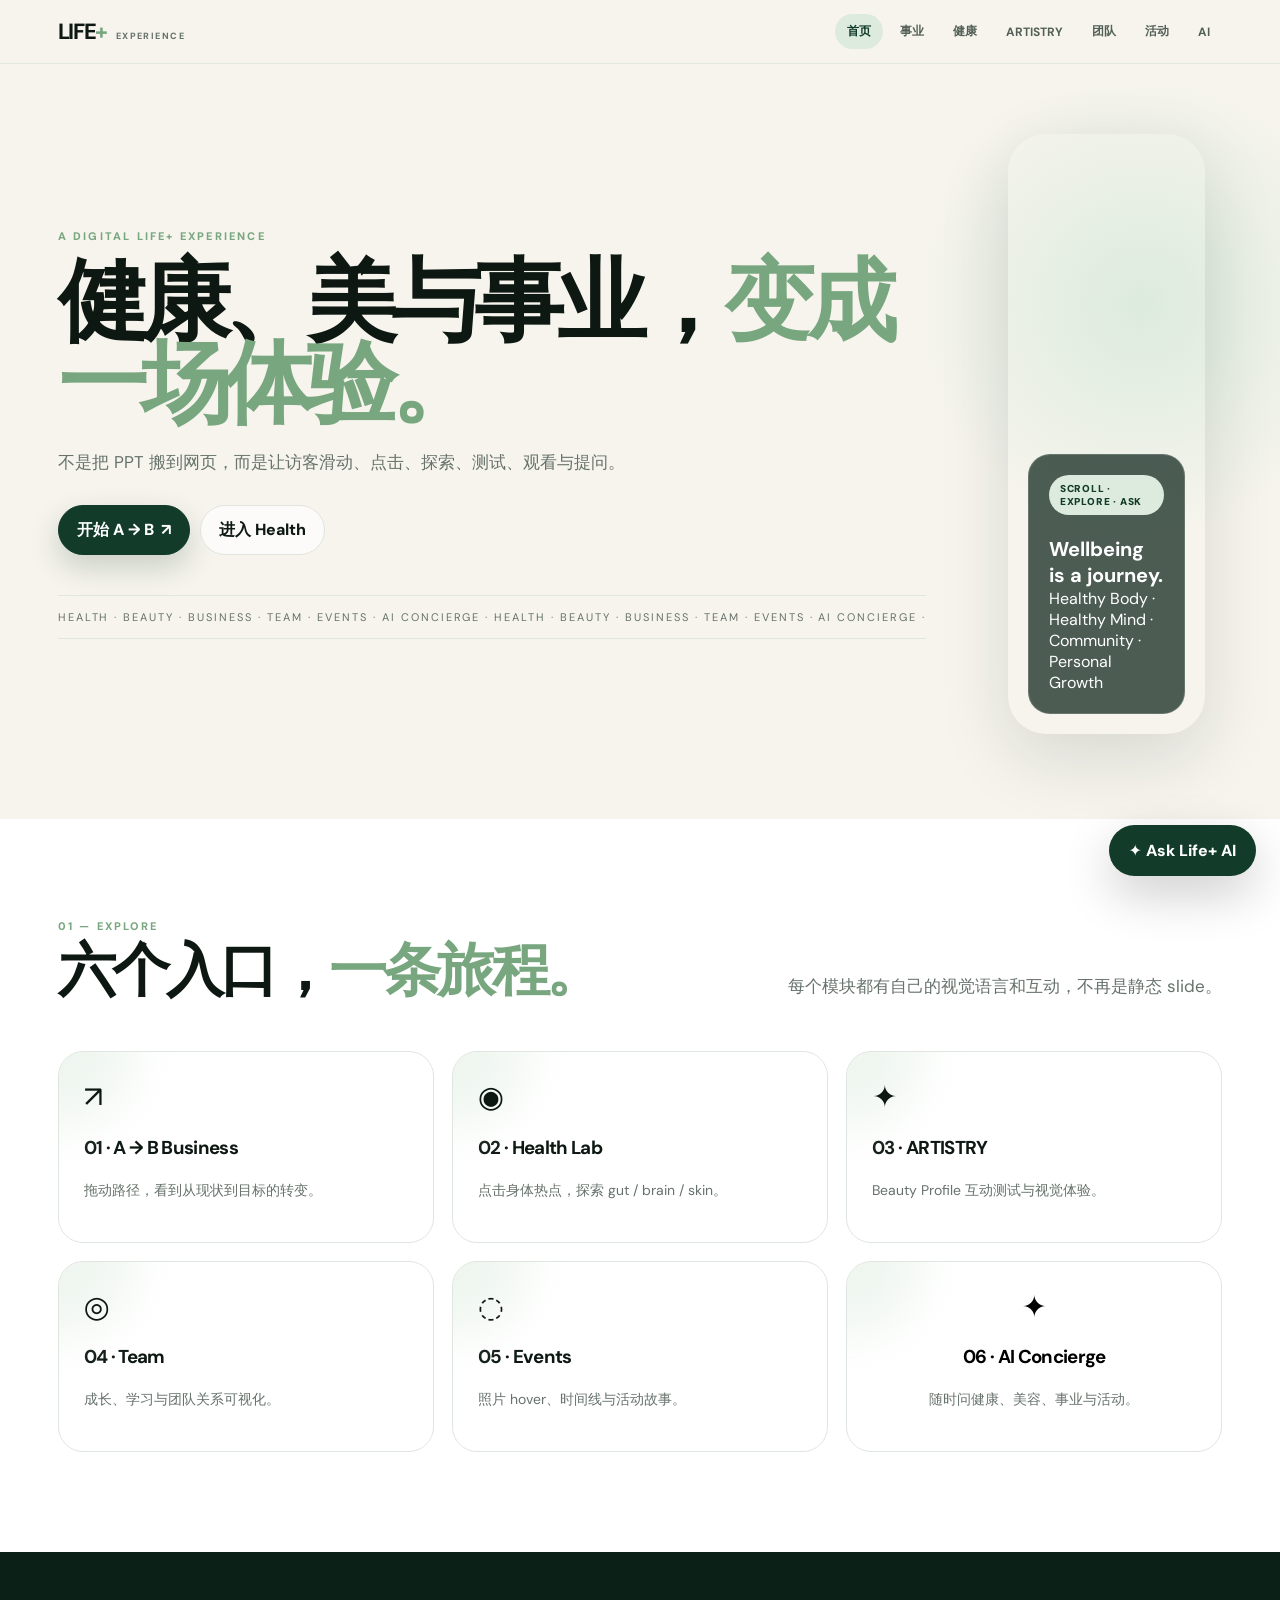
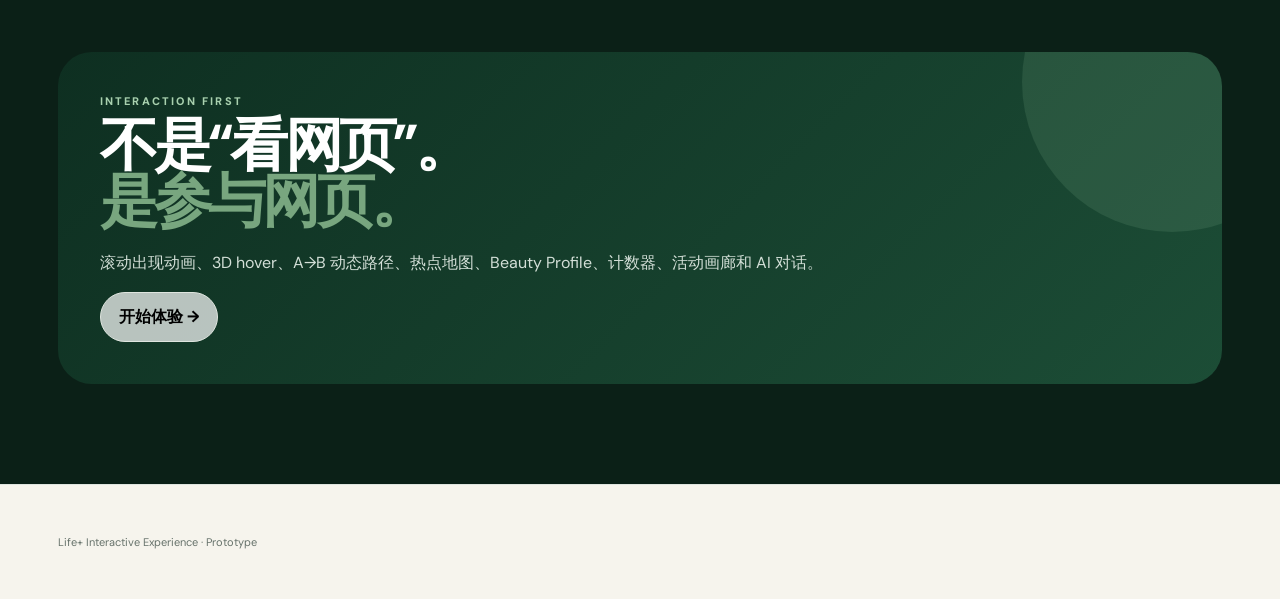
==== index.html @ 442fe256 "Upload LifePlus V3 website" ====
<!doctype html><html lang="zh-CN"><head><meta charset="utf-8"><meta name="viewport" content="width=device-width,initial-scale=1"><title>Life+ · Life+</title><link rel="stylesheet" href="styles.css"></head><body><nav class="nav"><a class="brand" href="index.html">LIFE<span>+</span> <small>EXPERIENCE</small></a><div class="navlinks"><a class="active" href="index.html">首页</a><a class="" href="business.html">事业</a><a class="" href="health.html">健康</a><a class="" href="beauty.html">ARTISTRY</a><a class="" href="team.html">团队</a><a class="" href="events.html">活动</a><button class="lang" onclick="toggleAI()">AI</button></div></nav><main class="wrap"><section class="hero"><div class="reveal"><div class="eyebrow">A DIGITAL LIFE+ EXPERIENCE</div><h1>健康、美与事业，<span>变成一场体验。</span></h1><p>不是把 PPT 搬到网页，而是让访客滑动、点击、探索、测试、观看与提问。</p><div class="buttons"><a class="btn dark" href="business.html">开始 A → B <b>↗</b></a><a class="btn light" href="health.html">进入 Health</a></div><div class="marquee" style="margin-top:40px"><span class="marquee-track">HEALTH · BEAUTY · BUSINESS · TEAM · EVENTS · AI CONCIERGE · HEALTH · BEAUTY · BUSINESS · TEAM · EVENTS · AI CONCIERGE · </span></div></div><div class="hero-visual reveal"><img src="assets/health-ageing.png"><div class="hero-overlay"><span class="pill">SCROLL · EXPLORE · ASK</span><br><br><b>Wellbeing is a journey.</b><br><span>Healthy Body · Healthy Mind · Community · Personal Growth</span></div></div></section></main><section class="section alt"><div class="wrap"><div class="section-head reveal"><div><div class="eyebrow">01 — EXPLORE</div><h2>六个入口，<span>一条旅程。</span></h2></div><p class="lead">每个模块都有自己的视觉语言和互动，不再是静态 slide。</p></div><div class="grid g3 stagger"><a class="card" href="business.html"><div class="icon">↗</div><h3>01 · A → B Business</h3><p>拖动路径，看到从现状到目标的转变。</p></a><a class="card" href="health.html"><div class="icon">◉</div><h3>02 · Health Lab</h3><p>点击身体热点，探索 gut / brain / skin。</p></a><a class="card" href="beauty.html"><div class="icon">✦</div><h3>03 · ARTISTRY</h3><p>Beauty Profile 互动测试与视觉体验。</p></a><a class="card" href="team.html"><div class="icon">◎</div><h3>04 · Team</h3><p>成长、学习与团队关系可视化。</p></a><a class="card" href="events.html"><div class="icon">◌</div><h3>05 · Events</h3><p>照片 hover、时间线与活动故事。</p></a><button class="card" onclick="askAI('这个网站可以做什么？')"><div class="icon">✦</div><h3>06 · AI Concierge</h3><p>随时问健康、美容、事业与活动。</p></button></div></div></section><section class="section dark"><div class="wrap"><div class="darkpanel reveal"><div class="eyebrow" style="color:#a8d0ae">INTERACTION FIRST</div><h2>不是“看网页”。<br><span>是参与网页。</span></h2><p>滚动出现动画、3D hover、A→B 动态路径、热点地图、Beauty Profile、计数器、活动画廊和 AI 对话。</p><button class="btn light" onclick="askAI('请带我快速体验这个网站')">开始体验 →</button></div></div></section><footer class="footer"><div class="wrap">Life+ Interactive Experience · Prototype</div></footer><div class="floating-ai"><button class="ai-button" onclick="toggleAI()">✦ Ask Life+ AI</button></div><div class="chat" id="chat"><div class="chathead"><b>Life+ AI Concierge</b><button onclick="toggleAI()">×</button></div><div class="msgs" id="msgs"><div class="msg ai">你好，我可以陪你探索这个页面。你想了解什么？</div></div><div class="chatbar"><input id="q" placeholder="输入你的问题…" onkeydown="if(event.key==='Enter')sendAI()"><button onclick="sendAI()">问</button></div></div><script src="app.js"></script></body></html>
---- styles.css ----
@import url('https://fonts.googleapis.com/css2?family=DM+Sans:wght@400;500;600;700&family=Playfair+Display:wght@500;600&display=swap');
:root{--ink:#0e1813;--forest:#123b2a;--green:#78a67f;--mint:#dcebdd;--cream:#f6f4ed;--paper:#fffdf8;--gold:#c8a15b;--muted:#66726b;--line:#dfe5df;--shadow:0 24px 70px rgba(14,34,24,.13)}*{box-sizing:border-box}html{scroll-behavior:smooth}body{margin:0;color:var(--ink);background:var(--cream);font-family:'DM Sans',system-ui,sans-serif;overflow-x:hidden}a{color:inherit;text-decoration:none}button{font:inherit}.nav{position:sticky;top:0;z-index:100;display:flex;align-items:center;justify-content:space-between;padding:14px 4.5%;background:rgba(246,244,237,.78);backdrop-filter:blur(22px);border-bottom:1px solid rgba(223,229,223,.8)}.brand{font-weight:800;letter-spacing:-.06em;font-size:22px}.brand span{color:var(--green)}.brand small{font-size:9px;letter-spacing:.16em;margin-left:5px;color:var(--muted)}.navlinks{display:flex;gap:5px;align-items:center}.navlinks a,.lang{padding:9px 12px;border-radius:999px;border:0;background:transparent;font-size:12px;font-weight:700;color:#536057;cursor:pointer}.navlinks a:hover,.navlinks a.active{background:var(--mint);color:var(--forest)}.wrap{width:min(1240px,91%);margin:auto}.hero{min-height:82vh;display:grid;grid-template-columns:1fr .92fr;gap:7%;align-items:center;padding:70px 0 85px;position:relative}.hero:before{content:'';position:absolute;width:480px;height:480px;border-radius:50%;background:radial-gradient(circle,var(--mint),transparent 68%);right:-160px;top:0;z-index:-1;animation:float 8s ease-in-out infinite}.eyebrow{font-size:11px;letter-spacing:.2em;text-transform:uppercase;font-weight:800;color:var(--green)}h1{font-size:clamp(52px,7vw,92px);line-height:.91;letter-spacing:-.075em;margin:18px 0 24px}h1 span,h2 span{color:var(--green)}h2{font-size:clamp(36px,4.5vw,58px);line-height:.98;letter-spacing:-.065em;margin:10px 0 18px}h3{letter-spacing:-.035em}p{line-height:1.7}.hero p,.lead{color:var(--muted);max-width:680px;font-size:17px}.buttons{display:flex;gap:10px;flex-wrap:wrap;margin-top:28px}.btn{border:1px solid var(--line);border-radius:999px;padding:13px 18px;font-weight:800;cursor:pointer;transition:.25s;display:inline-flex;align-items:center;gap:7px}.btn:hover{transform:translateY(-3px)}.btn.dark{background:var(--forest);border-color:var(--forest);color:#fff;box-shadow:0 12px 30px rgba(18,59,42,.2)}.btn.light{background:rgba(255,255,255,.7)}.hero-visual{height:600px;border-radius:38px;position:relative;overflow:hidden;box-shadow:var(--shadow);transform-style:preserve-3d;transition:transform .25s}.hero-visual img{width:100%;height:100%;object-fit:cover;transform:scale(1.04);transition:transform 1.2s}.hero-visual:hover img{transform:scale(1.1)}.hero-overlay{position:absolute;left:20px;right:20px;bottom:20px;color:white;padding:20px;border-radius:22px;background:rgba(10,34,24,.72);backdrop-filter:blur(16px);border:1px solid rgba(255,255,255,.16)}.hero-overlay b{font-size:20px}.pill{display:inline-block;padding:7px 11px;border-radius:999px;background:var(--mint);color:var(--forest);font-size:10px;font-weight:900;letter-spacing:.08em}.section{padding:100px 0;position:relative}.section.alt{background:#fff}.section-head{display:flex;justify-content:space-between;align-items:end;gap:30px;margin-bottom:34px}.grid{display:grid;gap:18px}.g2{grid-template-columns:repeat(2,1fr)}.g3{grid-template-columns:repeat(3,1fr)}.g4{grid-template-columns:repeat(4,1fr)}.card{background:rgba(255,255,255,.82);border:1px solid var(--line);border-radius:25px;padding:25px;position:relative;overflow:hidden;transition:transform .35s,box-shadow .35s,border-color .35s}.card:before{content:'';position:absolute;inset:-40% auto auto -20%;width:150px;height:150px;border-radius:50%;background:var(--mint);opacity:.45;filter:blur(25px);pointer-events:none}.card:hover{transform:translateY(-8px) rotateX(1deg);box-shadow:var(--shadow);border-color:#cbd8cc}.icon{font-size:30px;position:relative}.card p{color:var(--muted);font-size:14px}.darkpanel{border-radius:34px;background:linear-gradient(135deg,#0e2f21,#1c4d36);color:white;padding:42px;position:relative;overflow:hidden}.darkpanel:after{content:'';position:absolute;width:300px;height:300px;border-radius:50%;right:-100px;top:-120px;background:rgba(160,214,169,.12);animation:pulse 5s infinite}.darkpanel p{color:#d3dfd7}.reveal{opacity:0;transform:translateY(35px);transition:opacity .8s ease,transform .8s ease}.reveal.show{opacity:1;transform:none}.stagger>*{opacity:0;transform:translateY(22px)}.stagger.show>*{animation:rise .7s forwards}.stagger.show>*:nth-child(2){animation-delay:.08s}.stagger.show>*:nth-child(3){animation-delay:.16s}.stagger.show>*:nth-child(4){animation-delay:.24s}.stagger.show>*:nth-child(5){animation-delay:.32s}.stagger.show>*:nth-child(6){animation-delay:.4s}.split{display:grid;grid-template-columns:1fr 1fr;gap:45px;align-items:center}.split img{width:100%;border-radius:30px;box-shadow:var(--shadow)}.source{font-size:11px;color:var(--muted);margin-top:14px}.source a{text-decoration:underline}.notice{border-left:3px solid var(--gold);background:#fbf7eb;padding:16px 18px;border-radius:14px;color:#62563c;font-size:13px}.footer{padding:50px 0;border-top:1px solid var(--line);color:var(--muted);font-size:11px}.floating-ai{position:fixed;right:24px;bottom:24px;z-index:130}.ai-button{border:0;border-radius:999px;background:var(--forest);color:#fff;padding:15px 20px;font-weight:800;box-shadow:0 18px 50px rgba(0,0,0,.2);cursor:pointer;animation:breathe 3s infinite}.chat{position:fixed;right:24px;bottom:86px;width:min(430px,calc(100vw - 28px));height:570px;background:#fff;border:1px solid var(--line);border-radius:28px;box-shadow:0 30px 90px rgba(0,0,0,.22);z-index:140;display:none;overflow:hidden}.chat.open{display:flex;flex-direction:column;animation:pop .3s}.chathead{padding:18px 20px;background:var(--forest);color:#fff;display:flex;justify-content:space-between}.chathead button{background:none;border:0;color:#fff;font-size:22px;cursor:pointer}.msgs{flex:1;overflow:auto;padding:18px;background:#f7faf6}.msg{max-width:88%;padding:11px 14px;border-radius:16px;margin:9px 0;font-size:13px;line-height:1.55}.msg.ai{background:#e6efe6}.msg.user{margin-left:auto;background:var(--forest);color:#fff}.chatbar{padding:10px;border-top:1px solid var(--line);display:flex;gap:7px}.chatbar input{min-width:0;flex:1;border:1px solid var(--line);border-radius:13px;padding:12px;font-size:14px}.chatbar button{border:0;border-radius:13px;background:var(--forest);color:#fff;padding:0 16px}.ab-wrap{background:#0c2017;border-radius:36px;color:#fff;padding:34px;overflow:hidden}.ab-controls{display:flex;gap:10px;margin-bottom:25px}.ab-controls button{border:1px solid rgba(255,255,255,.2);background:transparent;color:#fff;border-radius:999px;padding:10px 15px;cursor:pointer}.ab-controls button.active{background:#b6d7bc;color:#0c2017}.ab-stage{position:relative;height:350px;border-radius:28px;overflow:hidden;background:linear-gradient(120deg,#152e24,#30523d)}.ab-line{position:absolute;left:8%;right:8%;top:50%;height:2px;background:rgba(255,255,255,.22)}.ab-node{position:absolute;top:calc(50% - 55px);width:110px;text-align:center;transition:transform .7s cubic-bezier(.2,.8,.2,1)}.ab-node .orb{width:110px;height:110px;border-radius:50%;display:grid;place-items:center;font-weight:900;background:radial-gradient(circle at 35% 30%,#e9f5eb,#78a67f 65%,#315e42);color:#0c2017;box-shadow:0 0 0 1px rgba(255,255,255,.2),0 20px 60px rgba(120,166,127,.25)}.node-a{left:7%}.node-b{right:7%}.ab-person{position:absolute;top:50%;left:50%;transform:translate(-50%,-50%);font-size:56px;transition:all .8s cubic-bezier(.2,.8,.2,1)}.ab-copy{display:grid;grid-template-columns:1fr 1fr;gap:18px;margin-top:22px}.ab-copy .card{background:rgba(255,255,255,.06);border-color:rgba(255,255,255,.1);color:#fff}.ab-copy .card p{color:#c8d6cc}.metric{font-size:48px;font-weight:800;letter-spacing:-.07em}.meter{height:8px;background:#e6ece6;border-radius:99px;overflow:hidden}.meter i{display:block;height:100%;width:0;background:linear-gradient(90deg,var(--green),var(--gold));transition:width 1.2s}.hotspot-stage{position:relative;max-width:650px;margin:auto}.hotspot-stage img{width:100%;border-radius:32px}.hotspot{position:absolute;width:28px;height:28px;border-radius:50%;border:4px solid #fff;background:var(--green);box-shadow:0 0 0 0 rgba(120,166,127,.7);animation:ring 2s infinite;cursor:pointer}.hotspot[data-id='gut']{left:51%;top:58%}.hotspot[data-id='brain']{left:53%;top:20%}.hotspot[data-id='skin']{left:71%;top:36%}.hotspot-panel{margin-top:18px;padding:20px;border-radius:20px;background:var(--paper);border:1px solid var(--line);min-height:100px}.quiz-choice{border:1px solid var(--line);background:#fff;border-radius:16px;padding:15px;cursor:pointer;text-align:left;transition:.2s}.quiz-choice:hover,.quiz-choice.active{background:var(--forest);color:#fff;transform:translateY(-3px)}.quiz-result{margin-top:18px;background:var(--mint);padding:18px;border-radius:18px;display:none}.gallery img{width:100%;height:250px;object-fit:cover;border-radius:22px;transition:transform .5s,filter .5s}.gallery figure{margin:0;overflow:hidden;border-radius:22px}.gallery figure:hover img{transform:scale(1.06);filter:saturate(1.1)}.gallery figcaption{padding:9px 3px;color:var(--muted);font-size:11px}.timeline{position:relative;margin-top:35px}.timeline:before{content:'';position:absolute;left:22px;top:0;bottom:0;width:2px;background:var(--line)}.tl{position:relative;padding:0 0 38px 65px}.dot{position:absolute;left:11px;top:0;width:24px;height:24px;border-radius:50%;background:var(--green);border:6px solid var(--cream);box-shadow:0 0 0 1px #c9d6ca}.tl b{color:var(--green)}.counter{font-size:60px;font-weight:900;letter-spacing:-.08em}.marquee{overflow:hidden;white-space:nowrap;border-block:1px solid var(--line);padding:14px 0;color:var(--muted);font-size:11px;letter-spacing:.18em}.marquee-track{display:inline-block;animation:marquee 22s linear infinite}.section.dark{background:#0b2017;color:#fff}.section.dark .lead{color:#cbd9d0}.floating-shape{position:absolute;border-radius:50%;filter:blur(1px);opacity:.35;animation:float 7s ease-in-out infinite}.shape1{width:150px;height:150px;background:var(--green);right:8%;top:10%}.shape2{width:90px;height:90px;background:var(--gold);left:5%;bottom:8%;animation-delay:1.2s}@keyframes rise{to{opacity:1;transform:none}}@keyframes float{0%,100%{transform:translateY(0)}50%{transform:translateY(-20px)}}@keyframes pulse{0%,100%{transform:scale(1)}50%{transform:scale(1.2)}}@keyframes breathe{0%,100%{box-shadow:0 18px 50px rgba(0,0,0,.2)}50%{box-shadow:0 18px 60px rgba(48,91,64,.4)}}@keyframes pop{from{opacity:0;transform:translateY(18px) scale(.98)}to{opacity:1;transform:none}}@keyframes ring{0%{box-shadow:0 0 0 0 rgba(120,166,127,.65)}70%{box-shadow:0 0 0 15px rgba(120,166,127,0)}100%{box-shadow:0 0 0 0 rgba(120,166,127,0)}}@keyframes marquee{to{transform:translateX(-50%)}}@media(max-width:900px){.hero,.split{grid-template-columns:1fr}.hero-visual{height:480px}.g4,.g3{grid-template-columns:repeat(2,1fr)}.navlinks a:nth-child(n+5){display:none}}@media(max-width:560px){.navlinks{display:none}.hero{padding:55px 0}.hero-visual{height:380px}.g4,.g3,.g2,.ab-copy{grid-template-columns:1fr}.section{padding:70px 0}.section-head{display:block}.ab-stage{height:290px}.ab-node,.ab-node .orb{width:80px}.ab-node .orb{height:80px;font-size:12px}.node-a{left:3%}.node-b{right:3%}.metric{font-size:40px}}
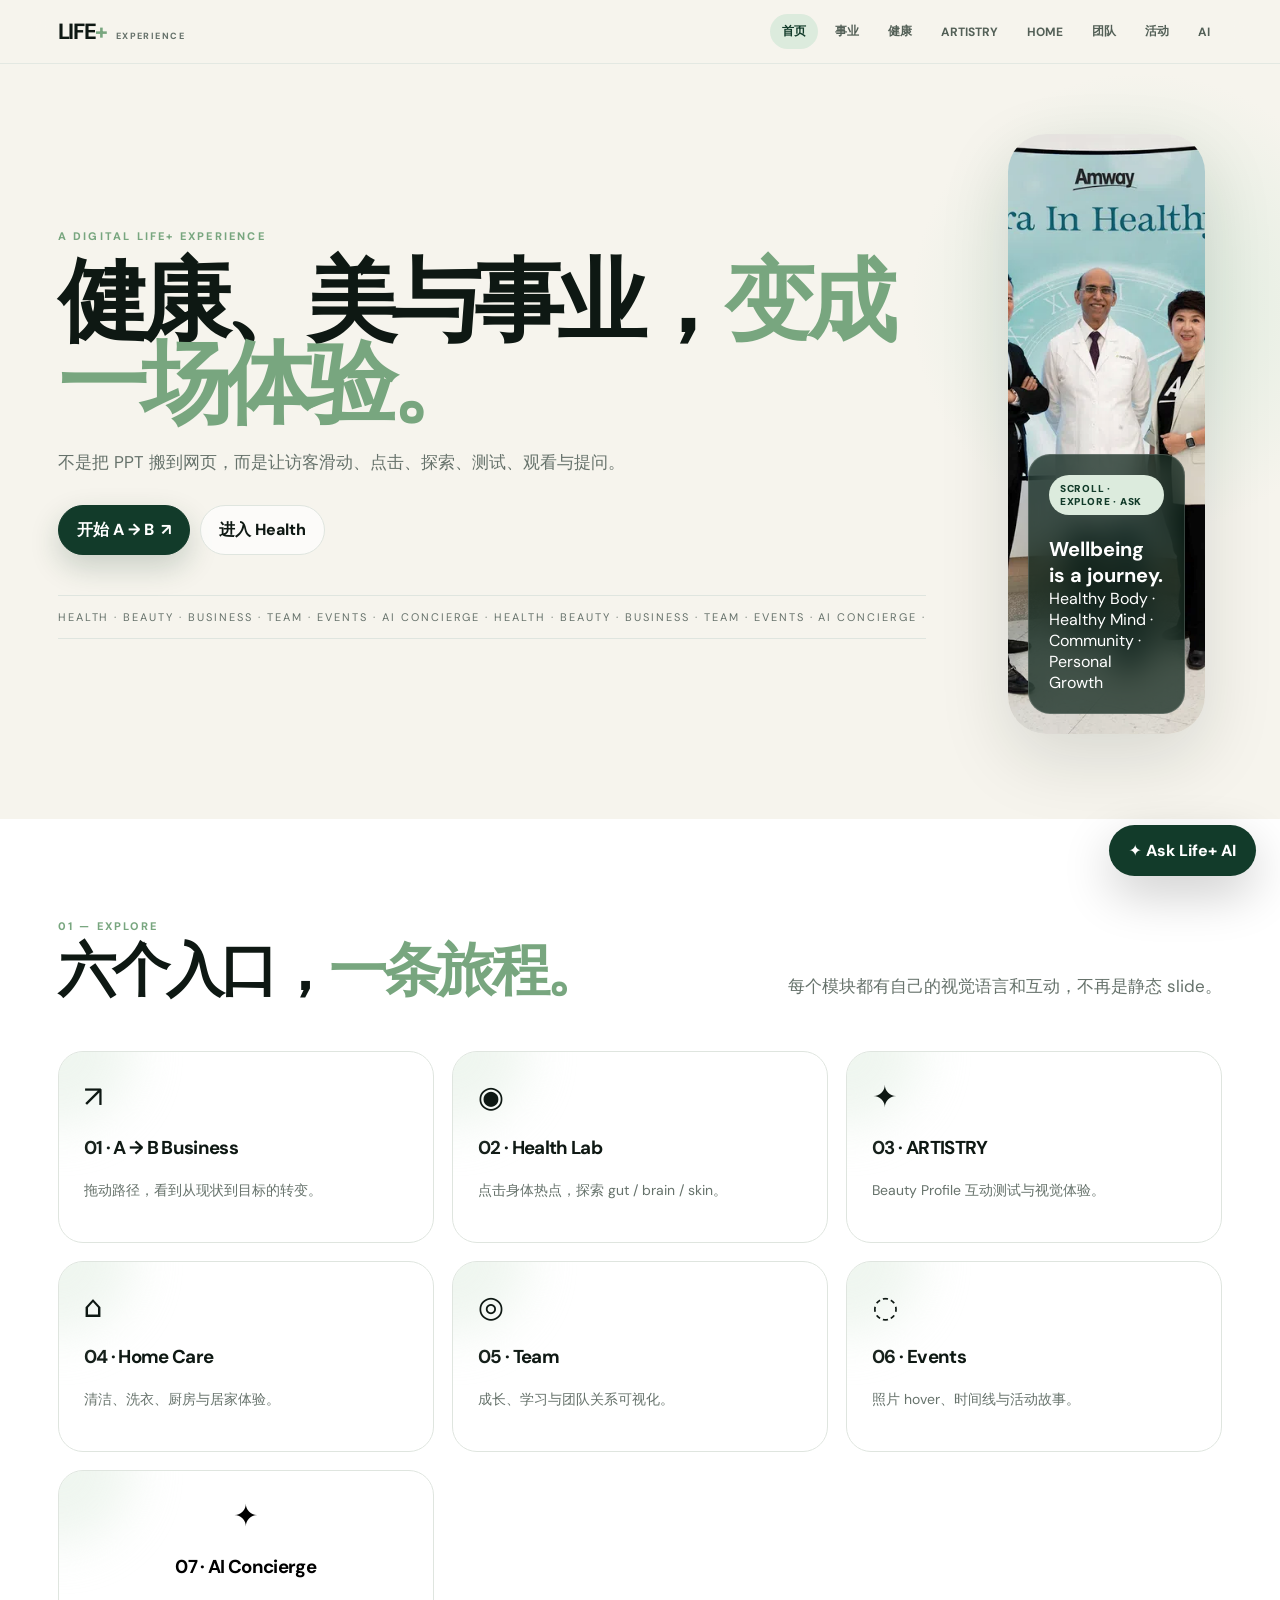
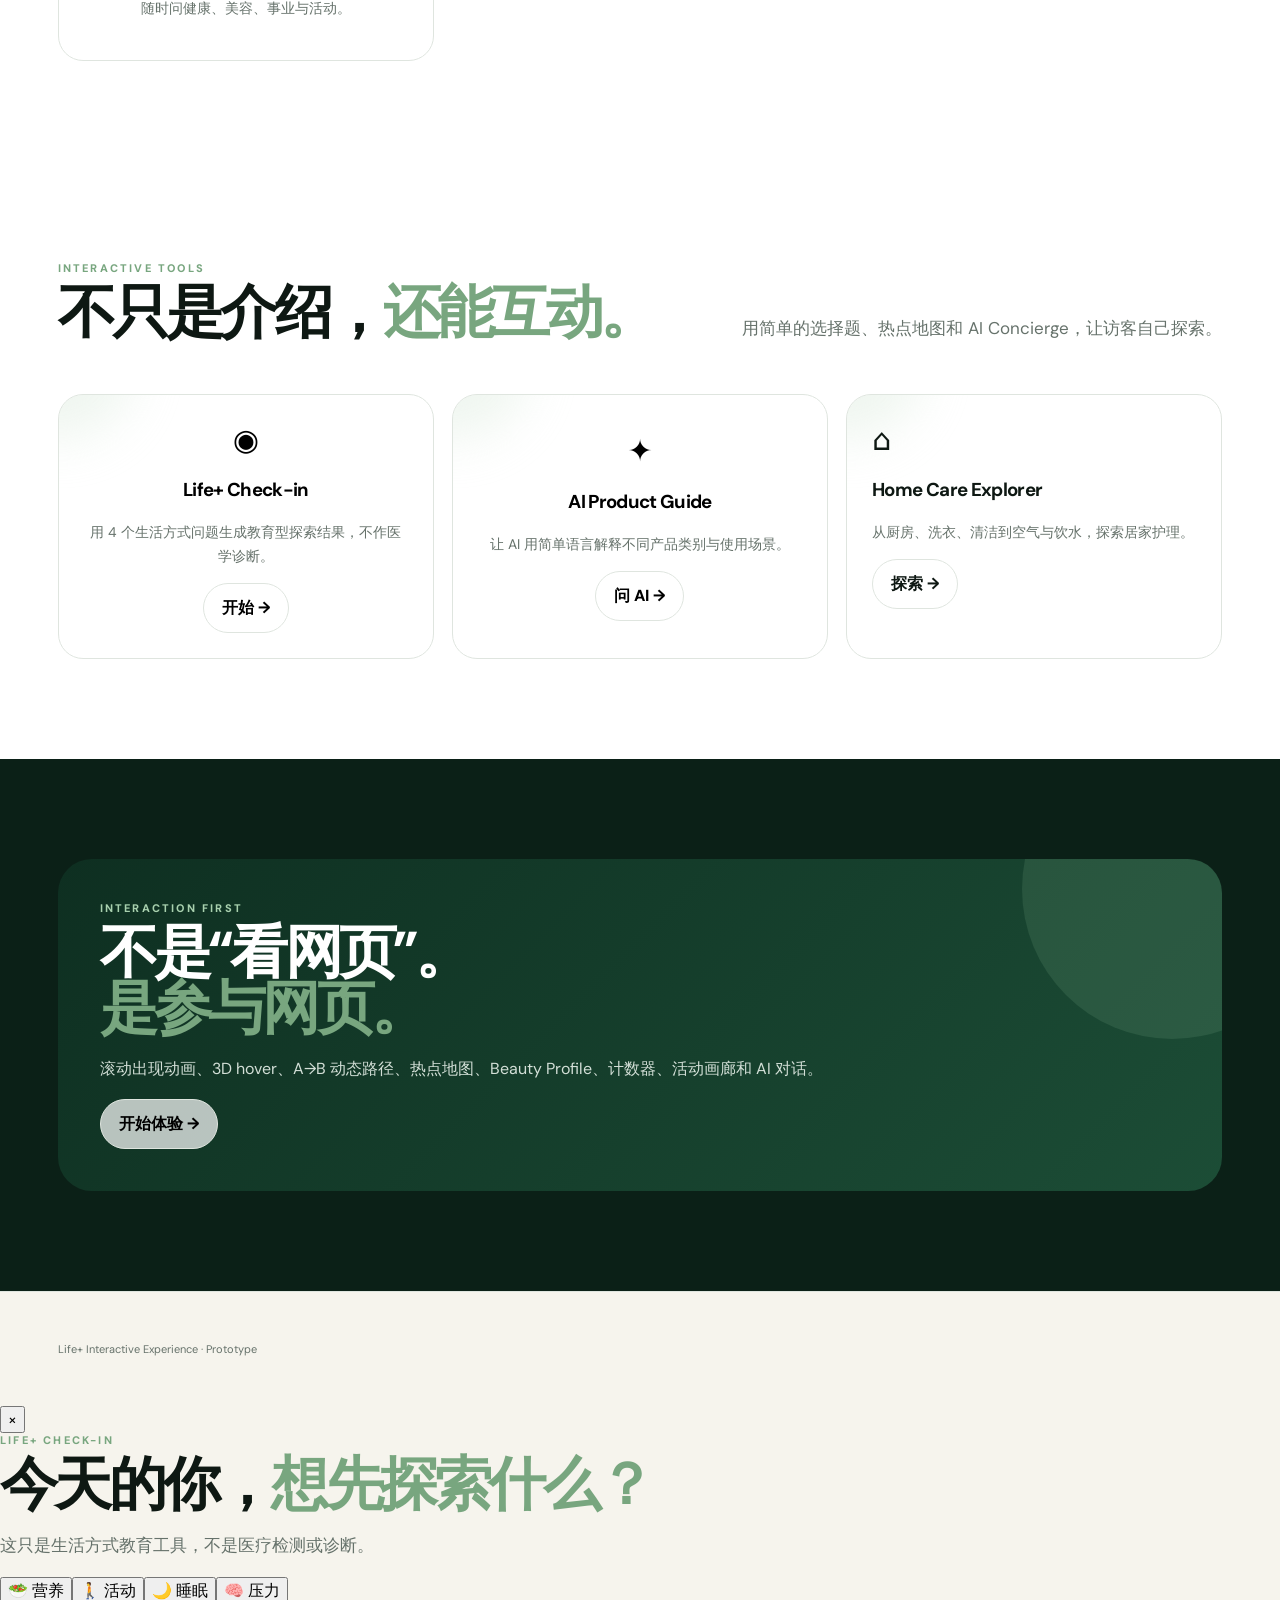
==== commit a391830f: "Add interactive Life+ tools and Home Care entry" ====
--- a/index.html
+++ b/index.html
@@ -1 +1 @@
-<!doctype html><html lang="zh-CN"><head><meta charset="utf-8"><meta name="viewport" content="width=device-width,initial-scale=1"><title>Life+ · Life+</title><link rel="stylesheet" href="styles.css"></head><body><nav class="nav"><a class="brand" href="index.html">LIFE<span>+</span> <small>EXPERIENCE</small></a><div class="navlinks"><a class="active" href="index.html">首页</a><a class="" href="business.html">事业</a><a class="" href="health.html">健康</a><a class="" href="beauty.html">ARTISTRY</a><a class="" href="team.html">团队</a><a class="" href="events.html">活动</a><button class="lang" onclick="toggleAI()">AI</button></div></nav><main class="wrap"><section class="hero"><div class="reveal"><div class="eyebrow">A DIGITAL LIFE+ EXPERIENCE</div><h1>健康、美与事业，<span>变成一场体验。</span></h1><p>不是把 PPT 搬到网页，而是让访客滑动、点击、探索、测试、观看与提问。</p><div class="buttons"><a class="btn dark" href="business.html">开始 A → B <b>↗</b></a><a class="btn light" href="health.html">进入 Health</a></div><div class="marquee" style="margin-top:40px"><span class="marquee-track">HEALTH · BEAUTY · BUSINESS · TEAM · EVENTS · AI CONCIERGE · HEALTH · BEAUTY · BUSINESS · TEAM · EVENTS · AI CONCIERGE · </span></div></div><div class="hero-visual reveal"><img src="assets/health-ageing.png"><div class="hero-overlay"><span class="pill">SCROLL · EXPLORE · ASK</span><br><br><b>Wellbeing is a journey.</b><br><span>Healthy Body · Healthy Mind · Community · Personal Growth</span></div></div></section></main><section class="section alt"><div class="wrap"><div class="section-head reveal"><div><div class="eyebrow">01 — EXPLORE</div><h2>六个入口，<span>一条旅程。</span></h2></div><p class="lead">每个模块都有自己的视觉语言和互动，不再是静态 slide。</p></div><div class="grid g3 stagger"><a class="card" href="business.html"><div class="icon">↗</div><h3>01 · A → B Business</h3><p>拖动路径，看到从现状到目标的转变。</p></a><a class="card" href="health.html"><div class="icon">◉</div><h3>02 · Health Lab</h3><p>点击身体热点，探索 gut / brain / skin。</p></a><a class="card" href="beauty.html"><div class="icon">✦</div><h3>03 · ARTISTRY</h3><p>Beauty Profile 互动测试与视觉体验。</p></a><a class="card" href="team.html"><div class="icon">◎</div><h3>04 · Team</h3><p>成长、学习与团队关系可视化。</p></a><a class="card" href="events.html"><div class="icon">◌</div><h3>05 · Events</h3><p>照片 hover、时间线与活动故事。</p></a><button class="card" onclick="askAI('这个网站可以做什么？')"><div class="icon">✦</div><h3>06 · AI Concierge</h3><p>随时问健康、美容、事业与活动。</p></button></div></div></section><section class="section dark"><div class="wrap"><div class="darkpanel reveal"><div class="eyebrow" style="color:#a8d0ae">INTERACTION FIRST</div><h2>不是“看网页”。<br><span>是参与网页。</span></h2><p>滚动出现动画、3D hover、A→B 动态路径、热点地图、Beauty Profile、计数器、活动画廊和 AI 对话。</p><button class="btn light" onclick="askAI('请带我快速体验这个网站')">开始体验 →</button></div></div></section><footer class="footer"><div class="wrap">Life+ Interactive Experience · Prototype</div></footer><div class="floating-ai"><button class="ai-button" onclick="toggleAI()">✦ Ask Life+ AI</button></div><div class="chat" id="chat"><div class="chathead"><b>Life+ AI Concierge</b><button onclick="toggleAI()">×</button></div><div class="msgs" id="msgs"><div class="msg ai">你好，我可以陪你探索这个页面。你想了解什么？</div></div><div class="chatbar"><input id="q" placeholder="输入你的问题…" onkeydown="if(event.key==='Enter')sendAI()"><button onclick="sendAI()">问</button></div></div><script src="app.js"></script></body></html>+<!doctype html><html lang="zh-CN"><head><meta charset="utf-8"><meta name="viewport" content="width=device-width,initial-scale=1"><title>Life+ · Life+</title><link rel="stylesheet" href="styles.css"></head><body><nav class="nav"><a class="brand" href="index.html">LIFE<span>+</span> <small>EXPERIENCE</small></a><div class="navlinks"><a class="active" href="index.html">首页</a><a class="" href="business.html">事业</a><a class="" href="health.html">健康</a><a class="" href="beauty.html">ARTISTRY</a><a class="" href="homecare.html">HOME</a><a class="" href="team.html">团队</a><a class="" href="events.html">活动</a><button class="lang" onclick="toggleAI()">AI</button></div></nav><main class="wrap"><section class="hero"><div class="reveal"><div class="eyebrow">A DIGITAL LIFE+ EXPERIENCE</div><h1>健康、美与事业，<span>变成一场体验。</span></h1><p>不是把 PPT 搬到网页，而是让访客滑动、点击、探索、测试、观看与提问。</p><div class="buttons"><a class="btn dark" href="business.html">开始 A → B <b>↗</b></a><a class="btn light" href="health.html">进入 Health</a></div><div class="marquee" style="margin-top:40px"><span class="marquee-track">HEALTH · BEAUTY · BUSINESS · TEAM · EVENTS · AI CONCIERGE · HEALTH · BEAUTY · BUSINESS · TEAM · EVENTS · AI CONCIERGE · </span></div></div><div class="hero-visual reveal"><img src="assets/health-ageing.png"><div class="hero-overlay"><span class="pill">SCROLL · EXPLORE · ASK</span><br><br><b>Wellbeing is a journey.</b><br><span>Healthy Body · Healthy Mind · Community · Personal Growth</span></div></div></section></main><section class="section alt"><div class="wrap"><div class="section-head reveal"><div><div class="eyebrow">01 — EXPLORE</div><h2>六个入口，<span>一条旅程。</span></h2></div><p class="lead">每个模块都有自己的视觉语言和互动，不再是静态 slide。</p></div><div class="grid g3 stagger"><a class="card" href="business.html"><div class="icon">↗</div><h3>01 · A → B Business</h3><p>拖动路径，看到从现状到目标的转变。</p></a><a class="card" href="health.html"><div class="icon">◉</div><h3>02 · Health Lab</h3><p>点击身体热点，探索 gut / brain / skin。</p></a><a class="card" href="beauty.html"><div class="icon">✦</div><h3>03 · ARTISTRY</h3><p>Beauty Profile 互动测试与视觉体验。</p></a><a class="card" href="homecare.html"><div class="icon">⌂</div><h3>04 · Home Care</h3><p>清洁、洗衣、厨房与居家体验。</p></a><a class="card" href="team.html"><div class="icon">◎</div><h3>05 · Team</h3><p>成长、学习与团队关系可视化。</p></a><a class="card" href="events.html"><div class="icon">◌</div><h3>06 · Events</h3><p>照片 hover、时间线与活动故事。</p></a><button class="card" onclick="askAI('这个网站可以做什么？')"><div class="icon">✦</div><h3>07 · AI Concierge</h3><p>随时问健康、美容、事业与活动。</p></button></div></div></section><section class="section alt"><div class="wrap"><div class="section-head reveal"><div><div class="eyebrow">INTERACTIVE TOOLS</div><h2>不只是介绍，<span>还能互动。</span></h2></div><p class="lead">用简单的选择题、热点地图和 AI Concierge，让访客自己探索。</p></div><div class="grid g3 stagger"><button class="card tool-card" onclick="openTool('lifecheck')"><div class="icon">◉</div><h3>Life+ Check-in</h3><p>用 4 个生活方式问题生成教育型探索结果，不作医学诊断。</p><span class="btn light">开始 →</span></button><button class="card tool-card" onclick="askAI('请用简单方式介绍 Nutrilite、ARTISTRY 和 Home Care 的区别')"><div class="icon">✦</div><h3>AI Product Guide</h3><p>让 AI 用简单语言解释不同产品类别与使用场景。</p><span class="btn light">问 AI →</span></button><a class="card tool-card" href="homecare.html"><div class="icon">⌂</div><h3>Home Care Explorer</h3><p>从厨房、洗衣、清洁到空气与饮水，探索居家护理。</p><span class="btn light">探索 →</span></a></div></div></section><section class="section dark"><div class="wrap"><div class="darkpanel reveal"><div class="eyebrow" style="color:#a8d0ae">INTERACTION FIRST</div><h2>不是“看网页”。<br><span>是参与网页。</span></h2><p>滚动出现动画、3D hover、A→B 动态路径、热点地图、Beauty Profile、计数器、活动画廊和 AI 对话。</p><button class="btn light" onclick="askAI('请带我快速体验这个网站')">开始体验 →</button></div></div></section><footer class="footer"><div class="wrap">Life+ Interactive Experience · Prototype</div></footer><div class="floating-ai"><button class="ai-button" onclick="toggleAI()">✦ Ask Life+ AI</button></div><div class="tool-modal" id="lifecheck"><div class="tool-modal-box"><button class="modal-close" onclick="closeTool('lifecheck')">×</button><div class="eyebrow">LIFE+ CHECK-IN</div><h2>今天的你，<span>想先探索什么？</span></h2><p class="lead">这只是生活方式教育工具，不是医疗检测或诊断。</p><div class="check-options"><button onclick="checkResult('nutrition')">🥗 营养</button><button onclick="checkResult('movement')">🚶 活动</button><button onclick="checkResult('sleep')">🌙 睡眠</button><button onclick="checkResult('stress')">🧠 压力</button></div><div class="quiz-result" id="checkResult">请选择一个方向。</div></div></div><div class="chat" id="chat"><div class="chathead"><b>Life+ AI Concierge</b><button onclick="toggleAI()">×</button></div><div class="msgs" id="msgs"><div class="msg ai">你好，我可以陪你探索这个页面。你想了解什么？</div></div><div class="chatbar"><input id="q" placeholder="输入你的问题…" onkeydown="if(event.key==='Enter')sendAI()"><button onclick="sendAI()">问</button></div></div><script src="app.js"></script></body></html>
